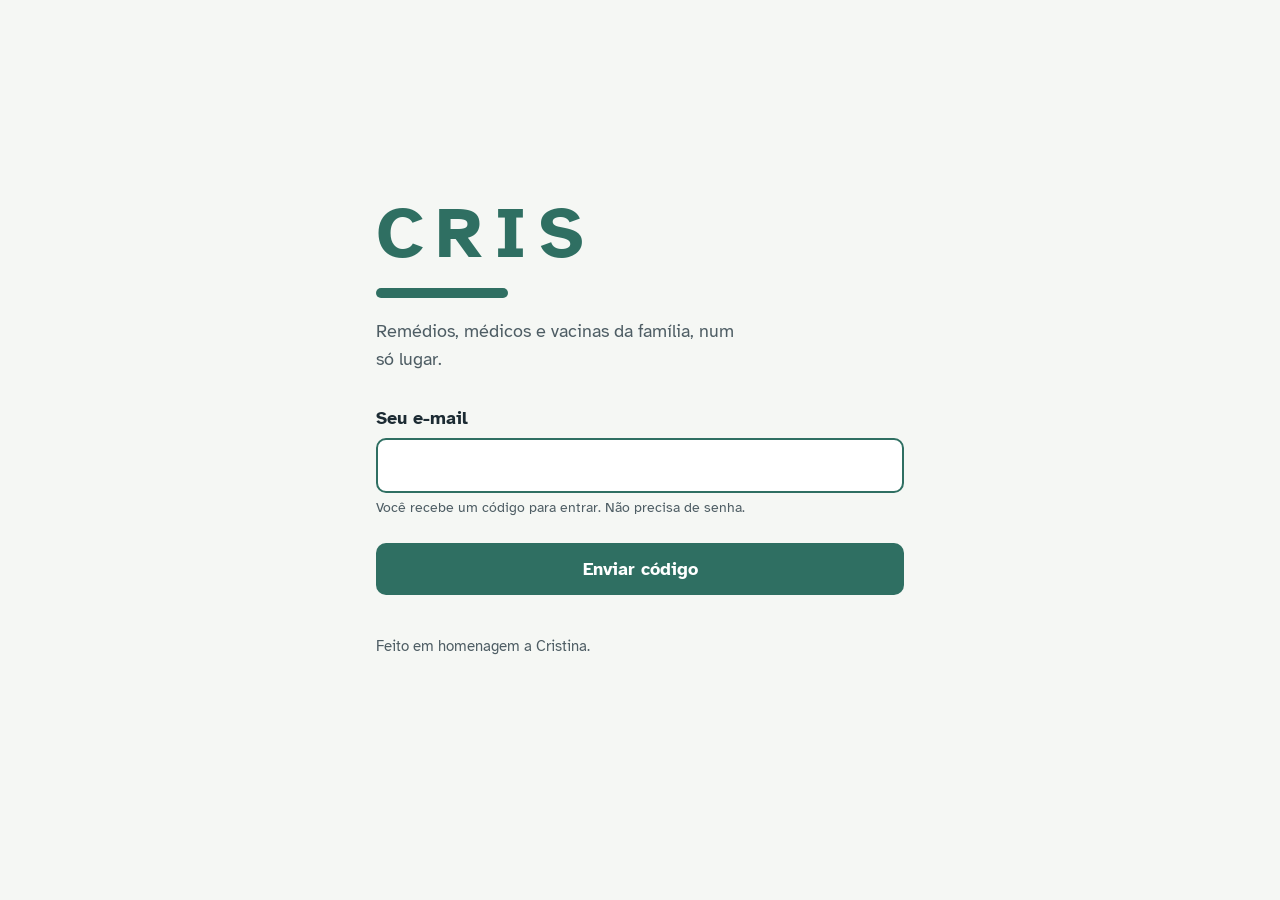
==== index.html @ 5b739f42 "Add files via upload" ====
<!doctype html>
<html lang="pt-BR">
<head>
  <meta charset="utf-8">
  <meta name="viewport" content="width=device-width, initial-scale=1, viewport-fit=cover">
  <title>CRIS</title>
  <meta name="description" content="Registro de saúde da família">
  <meta name="theme-color" content="#2F6F62">
  <link rel="manifest" href="manifest.webmanifest">
  <link rel="icon" href="icons/icone-192.png">
  <link rel="apple-touch-icon" href="icons/icone-180.png">
  <meta name="apple-mobile-web-app-capable" content="yes">
  <meta name="mobile-web-app-capable" content="yes">
  <meta name="apple-mobile-web-app-title" content="CRIS">
  <meta name="apple-mobile-web-app-status-bar-style" content="default">
  <link rel="preconnect" href="https://fonts.googleapis.com">
  <link rel="preconnect" href="https://fonts.gstatic.com" crossorigin>
  <link href="https://fonts.googleapis.com/css2?family=Atkinson+Hyperlegible:wght@400;700&display=swap" rel="stylesheet">
  <link rel="stylesheet" href="css/estilo.css">
</head>
<body>
  <main id="app" aria-live="polite">
    <div class="carregando">Carregando…</div>
  </main>
  <div id="aviso" role="status" aria-live="polite"></div>
  <script type="module" src="js/app.js"></script>
</body>
</html>
---- css/estilo.css ----
/* CRIS — estilos
   Ideia visual: a "tarja" das caixas de remédio. Cada perfil tem uma cor própria,
   usada como faixa na ficha. O resto da interface fica calmo e muito legível. */

:root {
  --papel: #F5F7F4;
  --superficie: #FFFFFF;
  --tinta: #1C2B33;
  --tinta-suave: #4E5D64;
  --linha: #D6DEDA;
  --eucalipto: #2F6F62;
  --eucalipto-escuro: #24574D;
  --menta: #E3EFEA;
  --alerta: #B3261E;
  --alerta-fundo: #FBE9E7;
  --ambar: #9A5B00;

  --raio: 14px;
  --raio-pequeno: 10px;
  --toque: 52px;
  --largura: 560px;
  --fonte: 'Atkinson Hyperlegible', system-ui, -apple-system, 'Segoe UI', Roboto, sans-serif;
}

@media (prefers-color-scheme: dark) {
  :root:not([data-theme="light"]) {
    --papel: #12191C;
    --superficie: #1B2428;
    --tinta: #E8EEEB;
    --tinta-suave: #A9B6B1;
    --linha: #2F3B3F;
    --eucalipto: #6FB8A6;
    --eucalipto-escuro: #8CCAB9;
    --menta: #1F3330;
    --alerta: #F2B8B5;
    --alerta-fundo: #3A1F1D;
    --ambar: #F0B65A;
  }
}

* { box-sizing: border-box; }

html { -webkit-text-size-adjust: 100%; }

body {
  margin: 0;
  background: var(--papel);
  color: var(--tinta);
  font-family: var(--fonte);
  font-size: 18px;
  line-height: 1.5;
  -webkit-font-smoothing: antialiased;
}

#app {
  max-width: var(--largura);
  margin: 0 auto;
  padding: max(16px, env(safe-area-inset-top)) 16px calc(32px + env(safe-area-inset-bottom));
  min-height: 100dvh;
}

h1, h2, h3 { line-height: 1.2; margin: 0; }
h1 { font-size: 1.75rem; }
h2 { font-size: 1.25rem; }
h3 { font-size: 1.05rem; }
p { margin: 0 0 12px; }
a { color: var(--eucalipto); }

:focus-visible {
  outline: 3px solid var(--eucalipto);
  outline-offset: 2px;
}

.carregando {
  padding: 40vh 0 0;
  text-align: center;
  color: var(--tinta-suave);
}

/* ---------- Topo ---------- */
.topo {
  display: flex;
  align-items: center;
  justify-content: space-between;
  gap: 12px;
  margin-bottom: 24px;
}
.topo .voltar {
  display: inline-flex;
  align-items: center;
  gap: 6px;
  min-height: 44px;
  padding: 0 4px;
  color: var(--eucalipto);
  text-decoration: none;
  font-weight: 700;
}
.marca {
  font-weight: 700;
  font-size: 1.5rem;
  letter-spacing: 0.18em;
  color: var(--eucalipto);
}

/* ---------- Entrada ---------- */
.entrada {
  min-height: calc(100dvh - 64px);
  display: flex;
  flex-direction: column;
  justify-content: center;
}
.entrada .marca-grande {
  font-size: 4.5rem;
  font-weight: 700;
  letter-spacing: 0.16em;
  line-height: 1;
  color: var(--eucalipto);
  margin: 0;
}
.entrada .tarja-entrada {
  height: 10px;
  width: 132px;
  border-radius: 5px;
  background: var(--eucalipto);
  margin: 18px 0 20px;
}
.entrada .subtitulo {
  font-size: 1.15rem;
  color: var(--tinta-suave);
  margin-bottom: 32px;
  max-width: 30ch;
}
.entrada .homenagem {
  margin-top: 40px;
  font-size: 0.95rem;
  color: var(--tinta-suave);
}

/* ---------- Formulários ---------- */
.campo { margin-bottom: 18px; }
.campo label {
  display: block;
  font-weight: 700;
  margin-bottom: 6px;
}
.campo .ajuda {
  display: block;
  font-size: 0.9rem;
  color: var(--tinta-suave);
  margin-top: 4px;
}
input, select, textarea {
  width: 100%;
  min-height: var(--toque);
  padding: 12px 14px;
  font: inherit;
  color: var(--tinta);
  background: var(--superficie);
  border: 2px solid var(--linha);
  border-radius: var(--raio-pequeno);
}
textarea { min-height: 110px; resize: vertical; }
input:focus, select:focus, textarea:focus {
  border-color: var(--eucalipto);
  outline: none;
}
input.codigo {
  font-size: 1.6rem;
  letter-spacing: 0.4em;
  text-align: center;
}
.linha-dupla {
  display: grid;
  grid-template-columns: 1fr 1fr;
  gap: 12px;
}
.marcar {
  display: flex;
  gap: 12px;
  align-items: flex-start;
  padding: 14px;
  background: var(--menta);
  border-radius: var(--raio-pequeno);
  margin-bottom: 18px;
  cursor: pointer;
}
.marcar input {
  width: 24px;
  min-height: 24px;
  height: 24px;
  margin: 2px 0 0;
  accent-color: var(--eucalipto);
  flex: none;
}
fieldset { border: 0; padding: 0; margin: 0 0 8px; }
legend {
  font-weight: 700;
  font-size: 1.05rem;
  margin: 12px 0 12px;
  padding: 0;
  color: var(--tinta-suave);
}

/* ---------- Botões ---------- */
.botao {
  display: inline-flex;
  align-items: center;
  justify-content: center;
  gap: 8px;
  min-height: var(--toque);
  padding: 0 22px;
  font: inherit;
  font-weight: 700;
  border-radius: var(--raio-pequeno);
  border: 2px solid transparent;
  cursor: pointer;
  text-decoration: none;
  width: 100%;
}
.botao.principal { background: var(--eucalipto); color: #fff; }
.botao.principal:hover { background: var(--eucalipto-escuro); }
@media (prefers-color-scheme: dark) {
  :root:not([data-theme="light"]) .botao.principal { color: #0F1B18; }
}
.botao.secundario {
  background: transparent;
  color: var(--eucalipto);
  border-color: var(--eucalipto);
}
.botao.discreto {
  background: transparent;
  color: var(--tinta-suave);
  width: auto;
  padding: 0 8px;
}
.botao.perigo {
  background: transparent;
  color: var(--alerta);
  border-color: var(--alerta);
}
.botao[disabled] { opacity: 0.55; cursor: wait; }
.botoes { display: grid; gap: 12px; margin-top: 24px; }

.erro {
  background: var(--alerta-fundo);
  color: var(--alerta);
  padding: 12px 14px;
  border-radius: var(--raio-pequeno);
  margin-bottom: 16px;
  font-weight: 700;
}

/* ---------- Lista de perfis ---------- */
.saudacao { margin-bottom: 28px; }
.saudacao p { color: var(--tinta-suave); margin: 6px 0 0; }

.grupo { margin-bottom: 28px; }
.grupo > h2 {
  font-size: 1rem;
  color: var(--tinta-suave);
  margin-bottom: 10px;
}
.fichas { list-style: none; padding: 0; margin: 0; display: grid; gap: 10px; }

.ficha {
  display: flex;
  align-items: stretch;
  background: var(--superficie);
  border: 1px solid var(--linha);
  border-radius: var(--raio);
  text-decoration: none;
  color: inherit;
  overflow: hidden;
  min-height: 76px;
}
.ficha .tarja {
  width: 12px;
  flex: none;
  background: var(--cor-perfil, var(--eucalipto));
}
.ficha .conteudo {
  flex: 1;
  padding: 14px 16px;
  display: flex;
  flex-direction: column;
  justify-content: center;
  gap: 2px;
}
.ficha .nome { font-weight: 700; font-size: 1.15rem; }
.ficha .detalhe { color: var(--tinta-suave); font-size: 0.95rem; }
.ficha .seta {
  align-self: center;
  padding-right: 16px;
  color: var(--tinta-suave);
  font-size: 1.4rem;
}
.ficha:active { background: var(--menta); }

.selo {
  display: inline-block;
  font-size: 0.8rem;
  font-weight: 700;
  padding: 2px 8px;
  border-radius: 999px;
  background: var(--menta);
  color: var(--eucalipto-escuro);
  margin-left: 6px;
  vertical-align: 2px;
}

.vazio {
  background: var(--superficie);
  border: 2px dashed var(--linha);
  border-radius: var(--raio);
  padding: 24px 20px;
  text-align: center;
  color: var(--tinta-suave);
}

/* ---------- Página do perfil ---------- */
.cabeca-perfil {
  border-radius: var(--raio);
  overflow: hidden;
  background: var(--superficie);
  border: 1px solid var(--linha);
  margin-bottom: 24px;
}
.cabeca-perfil .tarja-larga {
  background: var(--cor-perfil, var(--eucalipto));
  color: #fff;
  padding: 22px 20px 18px;
}
.cabeca-perfil .tarja-larga h1 { font-size: 1.9rem; }
.cabeca-perfil .tarja-larga p { margin: 4px 0 0; opacity: 0.92; }
.cabeca-perfil .resumo {
  display: grid;
  grid-template-columns: repeat(2, 1fr);
}
.cabeca-perfil .resumo div {
  padding: 14px 20px;
  border-top: 1px solid var(--linha);
}
.cabeca-perfil .resumo div:nth-child(odd) { border-right: 1px solid var(--linha); }
.cabeca-perfil .resumo dt { font-size: 0.85rem; color: var(--tinta-suave); }
.cabeca-perfil .resumo dd { margin: 0; font-weight: 700; font-size: 1.15rem; }

.bloco {
  background: var(--superficie);
  border: 1px solid var(--linha);
  border-radius: var(--raio);
  padding: 18px 20px;
  margin-bottom: 16px;
}
.bloco h2 { margin-bottom: 12px; }
.bloco dl { margin: 0; }
.bloco dt { font-size: 0.9rem; color: var(--tinta-suave); }
.bloco dd { margin: 0 0 12px; }
.bloco dd:last-child { margin-bottom: 0; }
.bloco .ligar {
  display: inline-flex;
  min-height: 44px;
  align-items: center;
  font-weight: 700;
}

.secoes { list-style: none; padding: 0; margin: 0 0 16px; }
.secoes li {
  display: flex;
  justify-content: space-between;
  align-items: center;
  padding: 16px 20px;
  background: var(--superficie);
  border: 1px solid var(--linha);
  border-bottom-width: 0;
}
.secoes li:first-child { border-radius: var(--raio) var(--raio) 0 0; }
.secoes li:last-child { border-bottom-width: 1px; border-radius: 0 0 var(--raio) var(--raio); }
.secoes .em-breve { font-size: 0.9rem; color: var(--tinta-suave); }

.acesso {
  font-size: 0.95rem;
  color: var(--tinta-suave);
  margin: 0 0 16px;
}

/* ---------- Aviso (toast) ---------- */
#aviso {
  position: fixed;
  left: 50%;
  bottom: calc(24px + env(safe-area-inset-bottom));
  transform: translate(-50%, 20px);
  background: var(--tinta);
  color: var(--papel);
  padding: 12px 20px;
  border-radius: 999px;
  font-weight: 700;
  opacity: 0;
  pointer-events: none;
  transition: opacity 0.2s, transform 0.2s;
  max-width: calc(100% - 32px);
}
#aviso.visivel { opacity: 1; transform: translate(-50%, 0); }

@media (prefers-reduced-motion: reduce) {
  #aviso { transition: none; }
}
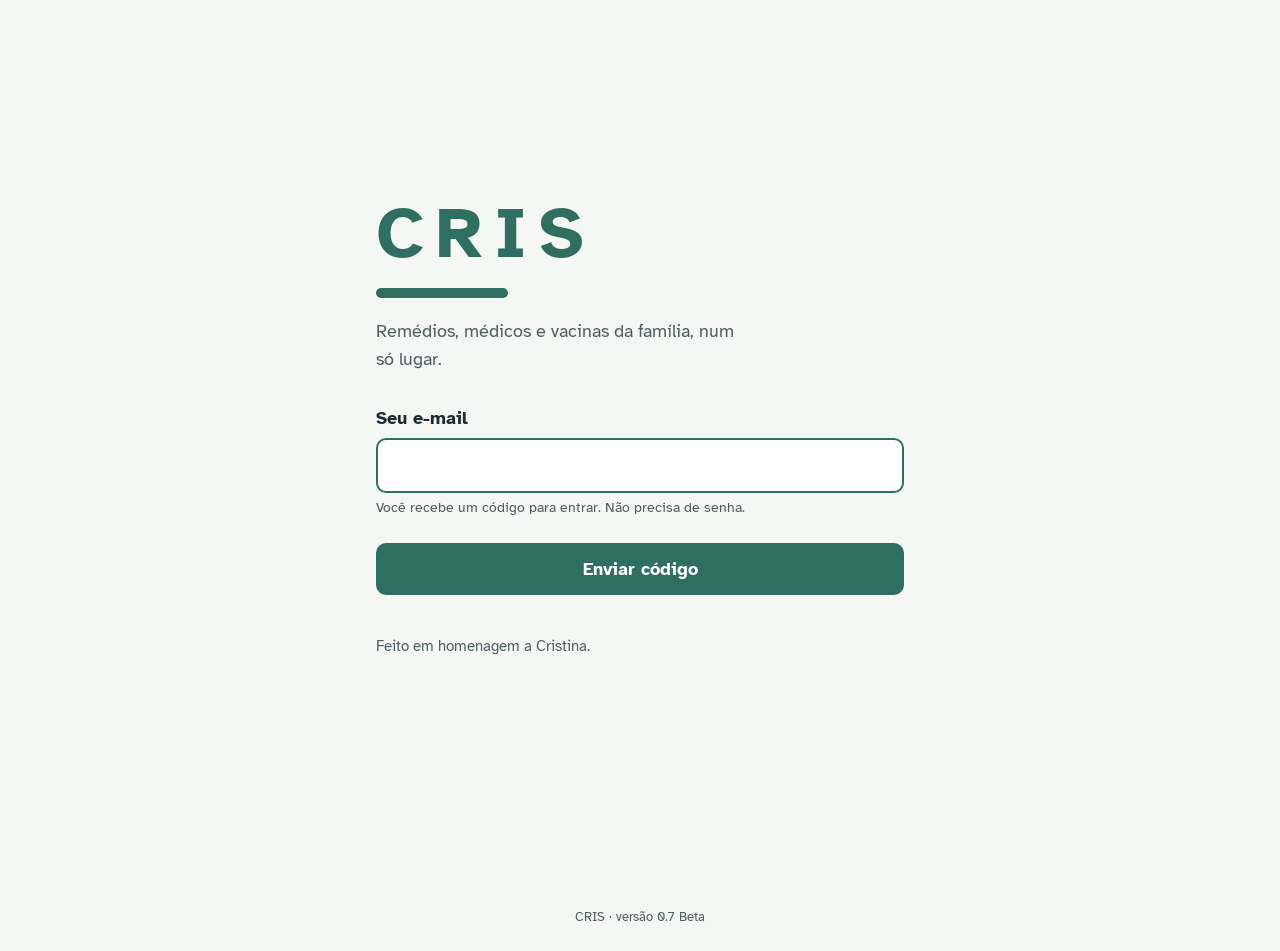
==== commit 96921f70: "0.7 Beta: dose tomada em outro horário e versão na tela Co-Authored-By: Claude Opus 5.5 <noreply@ant" ====
--- a/index.html
+++ b/index.html
@@ -22,7 +22,12 @@
   <main id="app" aria-live="polite">
     <div class="carregando">Carregando…</div>
   </main>
+  <footer class="versao">CRIS · versão <span id="versao-app"></span></footer>
   <div id="aviso" role="status" aria-live="polite"></div>
+  <script type="module">
+    import { VERSAO_APP } from './js/config.js';
+    document.getElementById('versao-app').textContent = VERSAO_APP;
+  </script>
   <script type="module" src="js/app.js"></script>
 </body>
 </html>
--- a/css/estilo.css
+++ b/css/estilo.css
@@ -397,10 +397,328 @@
   opacity: 0;
   pointer-events: none;
   transition: opacity 0.2s, transform 0.2s;
+  width: max-content;
   max-width: calc(100% - 32px);
+  text-align: center;
 }
 #aviso.visivel { opacity: 1; transform: translate(-50%, 0); }
 
 @media (prefers-reduced-motion: reduce) {
   #aviso { transition: none; }
 }
+
+/* ======================================================================
+   Etapa 2: medicamentos e doses
+   ====================================================================== */
+[hidden] { display: none !important; }
+
+.link-discreto {
+  display: inline-flex;
+  align-items: center;
+  min-height: 44px;
+  color: var(--tinta-suave);
+  font-weight: 700;
+}
+.acoes-bloco { display: grid; gap: 4px; margin-top: 16px; }
+
+/* Lista de medicamentos */
+.lista-med { list-style: none; padding: 0; margin: 0; }
+.lista-med li + li { border-top: 1px solid var(--linha); }
+.lista-med a {
+  display: flex;
+  flex-direction: column;
+  gap: 2px;
+  padding: 12px 0;
+  color: inherit;
+  text-decoration: none;
+}
+.med-nome { font-weight: 700; font-size: 1.08rem; }
+.med-ativo { color: var(--tinta-suave); font-style: italic; font-size: 0.95rem; }
+.med-quando { color: var(--tinta-suave); font-size: 0.95rem; }
+
+.selo-em_uso { background: var(--menta); color: var(--eucalipto-escuro); }
+.selo-suspenso { background: var(--alerta-fundo); color: var(--alerta); }
+.selo-concluido { background: var(--linha); color: var(--tinta-suave); }
+
+/* Cabeçalho do medicamento: a tarja da caixa de remédio */
+.cabeca-med {
+  background: var(--superficie);
+  border: 1px solid var(--linha);
+  border-left: 12px solid var(--cor-perfil, var(--eucalipto));
+  border-radius: var(--raio);
+  padding: 18px 20px;
+  margin-bottom: 16px;
+}
+.cabeca-med .selo { margin: 0 0 8px; }
+.cabeca-med h1 { font-size: 1.6rem; }
+.med-ativo-grande { font-style: italic; color: var(--tinta-suave); margin: 4px 0 8px; font-size: 1.05rem; }
+.cabeca-med .acesso { margin: 0; }
+
+/* Fotos */
+.miniaturas { display: grid; grid-template-columns: 1fr 1fr; gap: 12px; }
+.miniatura {
+  display: flex; flex-direction: column; gap: 6px;
+  color: var(--tinta-suave); text-decoration: none; font-weight: 700; font-size: 0.95rem;
+}
+.miniatura img, .foto-atual img {
+  width: 100%; aspect-ratio: 4 / 3; object-fit: cover;
+  border-radius: var(--raio-pequeno); border: 1px solid var(--linha); background: var(--menta);
+}
+.foto-atual { display: grid; grid-template-columns: 120px 1fr; gap: 12px; align-items: center; margin-bottom: 10px; }
+.marcar-simples { display: flex; gap: 8px; align-items: center; font-weight: 400 !important; }
+.marcar-simples input { width: 22px; min-height: 22px; height: 22px; accent-color: var(--alerta); }
+input[type=file] { padding: 10px; font-size: 0.95rem; }
+
+/* Histórico de doses */
+.historico-doses { list-style: none; padding: 0; margin: 0; }
+.historico-doses li {
+  display: flex; justify-content: space-between; gap: 12px;
+  padding: 10px 0; border-top: 1px solid var(--linha);
+}
+.historico-doses li:first-child { border-top: 0; padding-top: 0; }
+
+.opcoes { display: grid; gap: 8px; margin-bottom: 8px; }
+.opcoes .marcar { margin-bottom: 0; }
+
+/* Editor de horários */
+.horario {
+  background: var(--superficie);
+  border: 2px solid var(--linha);
+  border-radius: var(--raio-pequeno);
+  padding: 12px;
+  margin-bottom: 12px;
+}
+.horario-topo { display: flex; gap: 8px; align-items: center; margin-bottom: 10px; }
+.horario-topo input[type=time] { flex: 1; font-size: 1.3rem; font-weight: 700; }
+.dias { display: grid; grid-template-columns: repeat(7, 1fr); gap: 6px; }
+.dia {
+  min-height: 44px;
+  border-radius: 999px;
+  border: 2px solid var(--linha);
+  background: transparent;
+  color: var(--tinta-suave);
+  font: inherit;
+  font-weight: 700;
+  cursor: pointer;
+}
+.dia[aria-pressed=true] { background: var(--eucalipto); border-color: var(--eucalipto); color: #fff; }
+@media (prefers-color-scheme: dark) {
+  :root:not([data-theme="light"]) .dia[aria-pressed=true] { color: #0F1B18; }
+}
+
+/* Cartão "Doses de hoje" na tela inicial */
+.cartao-hoje {
+  display: flex;
+  align-items: center;
+  gap: 12px;
+  padding: 18px 20px;
+  margin-bottom: 28px;
+  border-radius: var(--raio);
+  background: var(--eucalipto);
+  color: #fff;
+  text-decoration: none;
+}
+.cartao-hoje .conteudo { flex: 1; display: flex; flex-direction: column; gap: 2px; }
+.cartao-hoje .nome { font-weight: 700; font-size: 1.2rem; }
+.cartao-hoje .detalhe { opacity: 0.92; }
+.cartao-hoje .seta { font-size: 1.6rem; }
+.cartao-hoje.com-atraso { background: var(--alerta); }
+@media (prefers-color-scheme: dark) {
+  :root:not([data-theme="light"]) .cartao-hoje { color: #0F1B18; }
+  :root:not([data-theme="light"]) .cartao-hoje.com-atraso { background: #E8A29D; }
+}
+
+/* Doses do dia: o horário é o que se lê primeiro */
+.doses { list-style: none; padding: 0; margin: 0; display: grid; gap: 10px; }
+.dose {
+  display: grid;
+  grid-template-columns: 76px 1fr;
+  background: var(--superficie);
+  border: 1px solid var(--linha);
+  border-radius: var(--raio);
+  overflow: hidden;
+}
+.dose-hora {
+  display: flex;
+  align-items: flex-start;
+  justify-content: center;
+  padding: 16px 0 0;
+  font-size: 1.35rem;
+  font-weight: 700;
+  font-variant-numeric: tabular-nums;
+  border-right: 1px solid var(--linha);
+  background: var(--menta);
+  color: var(--eucalipto-escuro);
+}
+.dose-atrasada .dose-hora { background: var(--alerta-fundo); color: var(--alerta); }
+.dose-corpo { padding: 14px 16px; display: flex; flex-direction: column; gap: 2px; min-width: 0; }
+.dose-nome { font-weight: 700; font-size: 1.1rem; color: inherit; text-decoration: none; }
+.dose-detalhe { color: var(--tinta-suave); }
+.dose-perfil { display: inline-flex; align-items: center; gap: 6px; font-size: 0.95rem; color: var(--tinta-suave); }
+.dose-perfil .ponto { width: 10px; height: 10px; border-radius: 3px; background: var(--cor-perfil); flex: none; }
+.dose-alerta { color: var(--alerta); font-weight: 700; font-size: 0.95rem; }
+.dose-acoes { display: grid; grid-template-columns: 1fr auto; gap: 8px; margin-top: 10px; }
+.dose-acoes .botao { min-height: 48px; }
+.dose-acoes .outro-horario { grid-column: 1 / -1; min-height: 40px; font-weight: 400; text-decoration: underline; }
+.dose-feita { color: var(--eucalipto-escuro); font-weight: 700; margin-top: 6px; }
+.dose-tomado, .dose-pulado { opacity: 0.85; }
+.dose-pulado .dose-feita { color: var(--tinta-suave); }
+.desfazer { align-self: flex-start; min-height: 40px; padding: 0; margin-top: 2px; font-size: 0.95rem; }
+
+/* ======================================================================
+   Termo de consentimento
+   ====================================================================== */
+.termo { max-width: 65ch; }
+.termo h1 { margin-bottom: 4px; }
+.termo h2 { font-size: 1.1rem; margin: 24px 0 8px; }
+.termo p, .termo li { line-height: 1.6; }
+.termo ul { padding-left: 22px; margin: 0 0 12px; }
+.termo li { margin-bottom: 6px; }
+.aceite {
+  margin-top: 28px;
+  padding-top: 20px;
+  border-top: 2px solid var(--linha);
+}
+.aceite .marcar { margin-bottom: 0; }
+.aceite .botoes { margin-top: 12px; gap: 4px; }
+.selo-termo {
+  background: var(--menta);
+  color: var(--eucalipto-escuro);
+  font-weight: 700;
+  padding: 12px 14px;
+  border-radius: var(--raio-pequeno);
+  margin-bottom: 20px;
+}
+
+/* ======================================================================
+   Família e compartilhamento
+   ====================================================================== */
+.pessoas { list-style: none; padding: 0; margin: 0; display: grid; gap: 10px; }
+.pessoa, .pessoas > li {
+  background: var(--superficie);
+  border: 1px solid var(--linha);
+  border-radius: var(--raio);
+  padding: 16px;
+  display: flex;
+  flex-direction: column;
+  gap: 2px;
+}
+.bloco .pessoas > li { border: 0; border-top: 1px solid var(--linha); border-radius: 0; padding: 12px 0; }
+.bloco .pessoas > li:first-child { border-top: 0; padding-top: 0; }
+.pessoa-topo > div { display: flex; flex-direction: column; gap: 2px; }
+.pessoa-nome { font-weight: 700; font-size: 1.08rem; }
+.campo-papel { margin: 12px 0 4px; }
+.responsavel {
+  background: var(--menta);
+  border-radius: var(--raio-pequeno);
+  padding: 4px 14px 12px;
+  margin: 8px 0 4px;
+  display: grid;
+  gap: 4px;
+}
+.responsavel legend { float: left; width: 100%; margin: 10px 0 4px; font-size: 0.95rem; }
+.responsavel .marcar-simples { min-height: 40px; }
+.responsavel .marcar-simples input { accent-color: var(--eucalipto); }
+.botao.remover-acesso { align-self: flex-start; color: var(--alerta); padding: 0; margin-top: 4px; }
+.linha-acesso { display: grid; grid-template-columns: 1fr auto; gap: 8px; margin-top: 6px; }
+#form-compart { margin-top: 16px; padding-top: 16px; border-top: 1px solid var(--linha); }
+.saudacao a { font-weight: 700; }
+
+/* ======================================================================
+   Etapa 4: alergias, condições, vacinas, médicos e ficha de emergência
+   ====================================================================== */
+.bloco-alerta { border: 2px solid var(--alerta); }
+.bloco-alerta h2 { color: var(--alerta); }
+.item-fixo { display: flex; flex-direction: column; gap: 2px; padding: 12px 0; }
+.link-foto { display: inline-flex; min-height: 40px; align-items: center; font-weight: 700; font-size: 0.95rem; margin-top: -6px; }
+.contatos { display: flex; flex-wrap: wrap; gap: 8px; margin: 2px 0 10px; }
+.contato {
+  display: inline-flex; align-items: center; min-height: 40px; padding: 0 14px;
+  border: 2px solid var(--linha); border-radius: 999px;
+  font-weight: 700; font-size: 0.95rem; text-decoration: none; color: var(--eucalipto);
+  background: var(--superficie);
+}
+h2.ou { font-size: 1rem; color: var(--tinta-suave); margin: 8px 0 16px; }
+
+/* Atalho para a ficha na página do perfil */
+.botao-ficha {
+  display: flex; align-items: center; gap: 12px;
+  padding: 16px 20px; margin-bottom: 16px;
+  background: var(--superficie);
+  border: 2px solid var(--alerta);
+  border-radius: var(--raio);
+  color: var(--tinta); text-decoration: none;
+}
+.botao-ficha strong { color: var(--alerta); font-size: 1.1rem; }
+.botao-ficha .detalhe { color: var(--tinta-suave); font-size: 0.95rem; }
+.botao-ficha > span:first-child { flex: 1; }
+.botao-ficha .seta { font-size: 1.6rem; color: var(--alerta); }
+
+.aviso-offline {
+  background: #FFF4D6; color: #6B4A00; font-weight: 700;
+  padding: 12px 14px; border-radius: var(--raio-pequeno); margin-bottom: 16px;
+}
+
+/* Ficha de emergência: legível de longe, sem enfeite */
+.ficha-emergencia {
+  background: var(--superficie);
+  border: 1px solid var(--linha);
+  border-radius: var(--raio);
+  overflow: hidden;
+}
+.fe-topo { background: var(--alerta); color: #fff; padding: 20px; }
+.fe-topo h1 { font-size: 2rem; margin: 2px 0 4px; }
+.fe-topo p { margin: 0; }
+.fe-rotulo { font-weight: 700; opacity: 0.9; }
+.fe-resumo { display: grid; grid-template-columns: 1fr 1fr; margin: 0; border-bottom: 1px solid var(--linha); }
+.fe-resumo div { padding: 14px 20px; }
+.fe-resumo div + div { border-left: 1px solid var(--linha); }
+.fe-resumo dt { font-size: 0.85rem; color: var(--tinta-suave); }
+.fe-resumo dd { margin: 0; font-weight: 700; font-size: 1.3rem; }
+.fe-secao { padding: 16px 20px; border-bottom: 1px solid var(--linha); }
+.fe-secao h2 { font-size: 1.1rem; margin-bottom: 8px; }
+.fe-secao ul { margin: 0; padding-left: 20px; }
+.fe-secao li { margin-bottom: 8px; }
+.fe-secao p { margin: 0; }
+.fe-alergias { background: var(--alerta-fundo); }
+.fe-alergias h2, .fe-alergias li { color: var(--alerta); }
+.fe-alergias li { font-size: 1.1rem; }
+.fe-meds li span { display: block; }
+.fe-sub { color: var(--tinta-suave); font-size: 0.95rem; }
+.fe-contato { font-size: 1.15rem; font-weight: 700; }
+.fe-contato a { margin-left: 6px; }
+.fe-rodape { padding: 12px 20px; margin: 0; font-size: 0.85rem; color: var(--tinta-suave); }
+@media (prefers-color-scheme: dark) {
+  :root:not([data-theme="light"]) .fe-topo { background: #8C2A24; }
+  :root:not([data-theme="light"]) .aviso-offline { background: #3D3214; color: #F0D58C; }
+}
+
+@media print {
+  body { background: #fff; color: #000; font-size: 12pt; }
+  #app { max-width: none; padding: 0; }
+  .nao-imprimir, #aviso, .aviso-offline { display: none !important; }
+  .ficha-emergencia { border: 1px solid #999; }
+  .fe-topo { background: #fff !important; color: #000 !important; border-bottom: 3px solid #000; }
+  .fe-alergias { background: #fff !important; }
+  .fe-alergias h2, .fe-alergias li { color: #000 !important; }
+  .contatos { display: none; }
+  a { color: #000; text-decoration: none; }
+}
+.lista-med a.link-foto { display: inline-flex; flex-direction: row; padding: 0; color: var(--eucalipto); }
+.lista-med a.contato { display: inline-flex; flex-direction: row; padding: 0 14px; color: var(--eucalipto); }
+
+/* ---------- Janela (escolher horário) ---------- */
+dialog.janela {
+  width: min(92vw, var(--largura));
+  border: 0;
+  border-radius: var(--raio);
+  padding: 20px;
+  background: var(--superficie);
+  color: var(--tinta);
+}
+dialog.janela::backdrop { background: rgba(0, 0, 0, 0.45); }
+dialog.janela h2 { margin: 0 0 6px; }
+dialog.janela .botoes { margin-top: 12px; }
+
+/* ---------- Versão do app ---------- */
+.versao { text-align: center; font-size: 0.8rem; color: var(--tinta-suave); padding: 8px 16px 24px; }
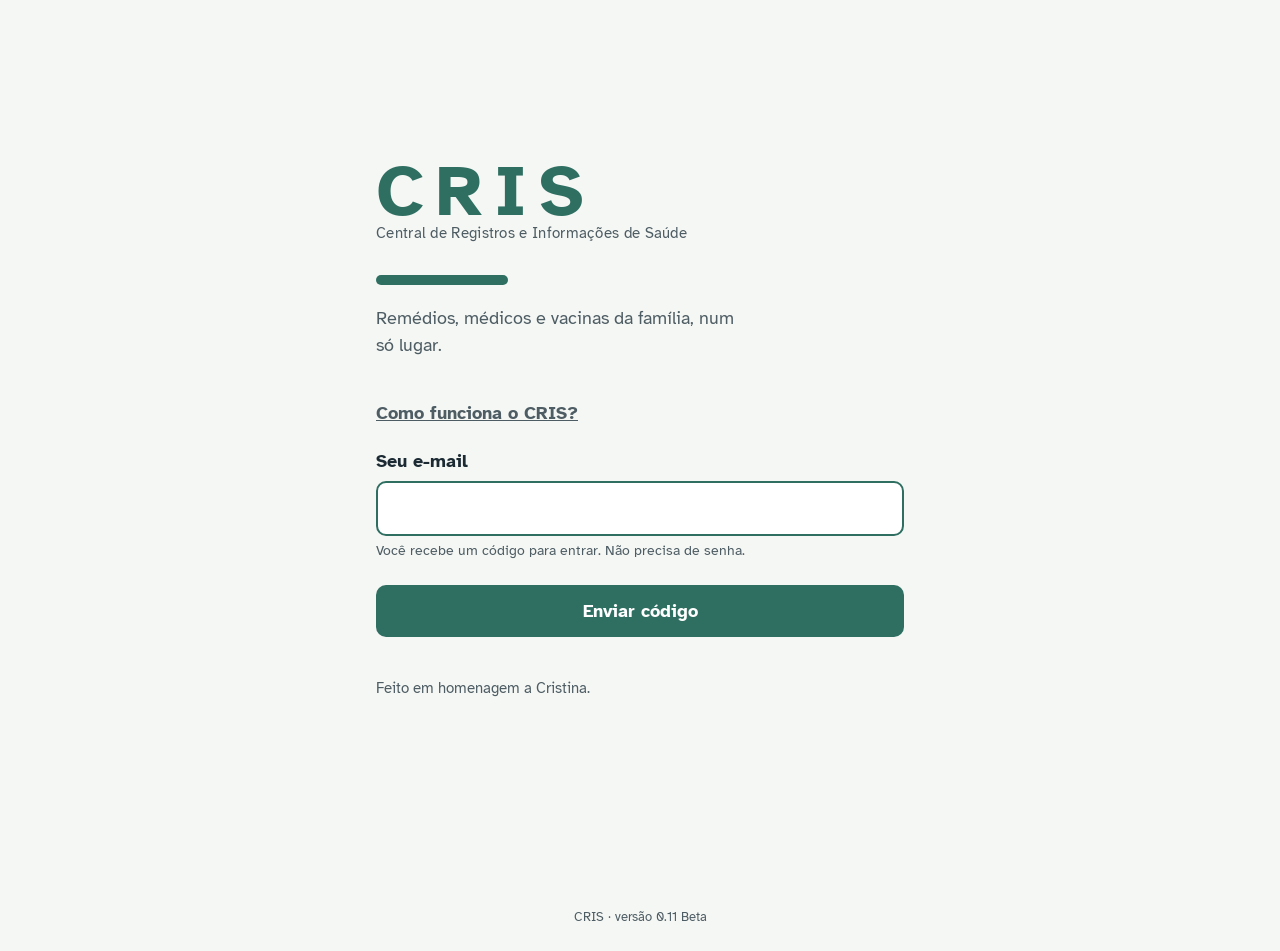
==== commit 451fe81c: "0.11 Beta: acrônimo, doses de quem acompanho, guia do usuário, docs técnicas, termo v3 - CRIS = Cent" ====
--- a/index.html
+++ b/index.html
@@ -3,7 +3,7 @@
 <head>
   <meta charset="utf-8">
   <meta name="viewport" content="width=device-width, initial-scale=1, viewport-fit=cover">
-  <title>CRIS</title>
+  <title>CRIS · Central de Registros e Informações de Saúde</title>
   <meta name="description" content="Registro de saúde da família">
   <meta name="theme-color" content="#2F6F62">
   <link rel="manifest" href="manifest.webmanifest">
--- a/css/estilo.css
+++ b/css/estilo.css
@@ -722,3 +722,55 @@
 
 /* ---------- Versão do app ---------- */
 .versao { text-align: center; font-size: 0.8rem; color: var(--tinta-suave); padding: 8px 16px 24px; }
+
+/* ---------- Quadro semanal de medicamentos ---------- */
+.q-cabeca { border-top: 6px solid var(--cor-perfil); padding-top: 12px; margin-bottom: 16px; }
+.q-cabeca h1 { margin-bottom: 6px; }
+.q-cabeca p { margin: 0 0 4px; }
+.q-suave { color: var(--tinta-suave); }
+.q-rolagem { overflow-x: auto; margin: 0 -16px; padding: 0 16px; -webkit-overflow-scrolling: touch; }
+.q-tabela { border-collapse: collapse; width: 100%; min-width: 620px; font-size: 0.85rem; line-height: 1.3; background: var(--superficie); }
+.q-tabela th, .q-tabela td { border: 1px solid var(--linha); padding: 6px; vertical-align: top; text-align: left; }
+.q-tabela thead th { background: var(--menta); font-size: 0.85rem; }
+.q-tabela tbody th { white-space: nowrap; font-size: 1rem; background: var(--menta); width: 1%; }
+.q-item + .q-item { margin-top: 6px; padding-top: 6px; border-top: 1px dashed var(--linha); }
+.q-item strong, .q-item span { display: block; }
+.q-item span { color: var(--tinta-suave); }
+.q-vazio { color: var(--linha); }
+.q-curto { display: none; }
+@media (max-width: 700px) { .q-longo { display: none; } .q-curto { display: inline; } }
+.q-secao { margin-top: 24px; }
+.q-secao h2 { font-size: 1.05rem; margin-bottom: 8px; }
+.q-lista { list-style: none; padding: 0; margin: 0; display: grid; gap: 10px; font-size: 0.95rem; }
+.q-lista li span { display: block; }
+
+@page quadro { size: A4 landscape; margin: 10mm; }
+@media print {
+  :root { --tinta: #000; --tinta-suave: #333; --linha: #999; --menta: #EEE; --superficie: #FFF; --papel: #FFF; }
+  body { background: #fff; color: #000; font-size: 11pt; }
+  #app { max-width: none; padding: 0; min-height: 0; }
+  .nao-imprimir, .versao, #aviso { display: none !important; }
+  .quadro { page: quadro; }
+  .q-rolagem { overflow: visible; margin: 0; padding: 0; }
+  .q-tabela { min-width: 0; font-size: 10.5pt; }
+  .q-tabela tbody th { font-size: 12pt; }
+  .q-tabela thead { display: table-header-group; }
+  .q-tabela tr { break-inside: avoid; }
+  .q-longo { display: inline !important; } .q-curto { display: none !important; }
+  .q-tabela thead th, .q-tabela tbody th { -webkit-print-color-adjust: exact; print-color-adjust: exact; }
+  .q-cabeca { -webkit-print-color-adjust: exact; print-color-adjust: exact; }
+  .q-lista { font-size: 9.5pt; grid-template-columns: 1fr 1fr; gap: 6px 24px; }
+  .q-secao { margin-top: 14px; }
+  .q-secao h2 { break-after: avoid; }
+  .q-lista li { break-inside: avoid; }
+}
+
+/* ---------- Notificações ---------- */
+.passos { margin: 0 0 8px; padding-left: 22px; }
+.passos li { margin-bottom: 6px; }
+.estado-ok { font-weight: 700; color: var(--eucalipto-escuro, var(--eucalipto)); }
+.estado-ok::before { content: "✓ "; }
+
+/* ---------- Acrônimo e "quem eu acompanho" ---------- */
+.acronimo { margin: -6px 0 12px; font-size: 0.95rem; letter-spacing: 0.02em; color: var(--tinta-suave); }
+.acompanho { margin: 0 0 12px; color: var(--tinta-suave); }
